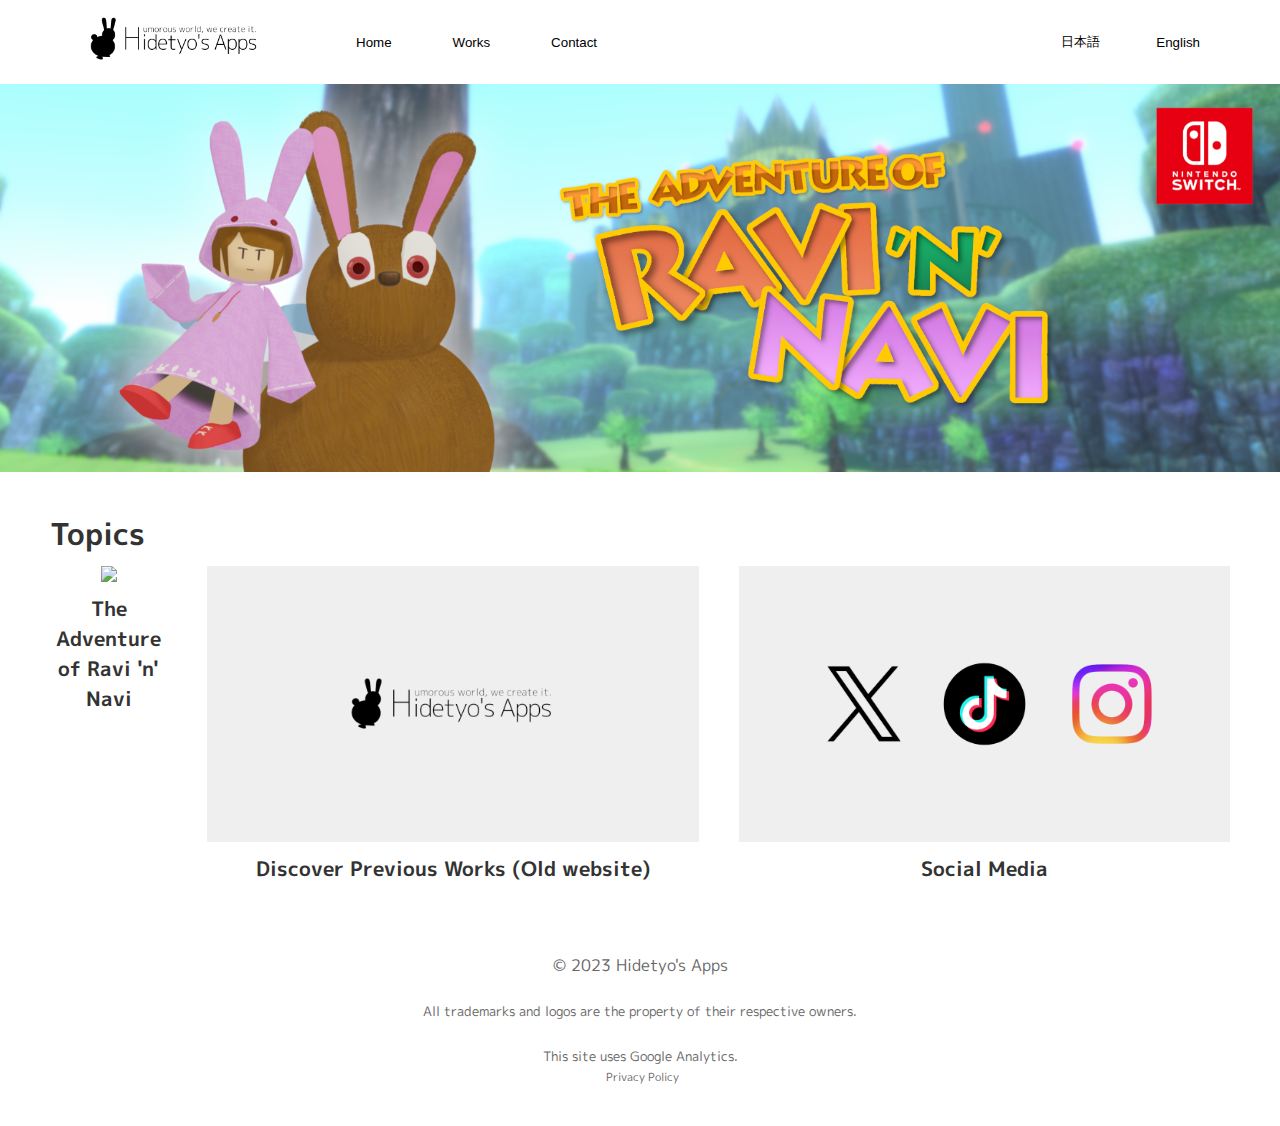
==== index.html @ 6a735ccf "fix css" ====
<!DOCTYPE html>

<head>
  <meta charset="UTF-8">
  <meta name="viewport" content="width=device-width, initial-scale=1.0">
  <title>Hidetyo's Apps - Official</title>
  <link rel="stylesheet" href="https://Hidetyo.github.io/HidetyosApps_com/style.css">
  <link rel="header" href="header.html">
  <link rel="preconnect" href="https://fonts.googleapis.com">
  <link rel="preconnect" href="https://fonts.gstatic.com" crossorigin>
  <link href="https://fonts.googleapis.com/css2?family=Climate+Crisis&family=M+PLUS+1p:wght@300;700&display=swap"
    rel="stylesheet">
  <script src="https://ajax.googleapis.com/ajax/libs/jquery/3.4.1/jquery.min.js"></script>
</head>

<body>
  <div id="header"></div>
  <script>
    $(function () {
      $('#header').load('./header.html');
    });
  </script>
  <section class="intro">
    <div class="intro">
      <div class="lang-ja">
        <a href="ravinavi_detail.html" class=IntroFull> <img src="/img/RaviIntro_JP.png"></a>
        <a href="ravinavi_detail.html" class=IntroMini> <img src="/img/RaviIntroImgMini_JP.png"></a>
      </div>
      <div class="lang-en">
        <a href="ravinavi_detail.html" class=IntroFull> <img src="/img/RaviIntro_EN.png"></a>
        <a href="ravinavi_detail.html" class=IntroMini> <img src="/img/RaviIntroImgMini_EN.png"></a>
      </div>
    </div>
  </section>
  <main>
    <section id="works" class="topics">
      <h2 class="lang-ja" lang="ja">トピック</h2>
      <h2 class="lang-en" lang="en">Topics</h2>
      <br>
      <div class="container">
        <div class="lang-ja">
          <ul>
            <li>
              <div class="image-text">
                <a href="ravinavi_detail.html" class="topics-item"><img src="/img/RaviNavi_thumbnail.png">
                  <h5>「ラビィとナビィの大冒険」好評発売中！</h5>
              </div>
            </li>
            </a>
            <li>
              <div class="image-text">
                <a href="https://sites.google.com/view/hidetyosapps/products?authuser=0" class="topics-item"><img src="/img/720ptest.png">
                  <h5>過去の作品はこちら（旧サイト）</h5>
              </div>
              </a>
            </li>
            <li>
              <div class="image-text">
                <a href="https://pont.co/u/hidetyosapps" class="topics-item"><img src="/img/SNSPic.png">
                  <h5>SNSアカウント</h5>
              </div>
              </a>
            </li>
          </ul>
        </div>

        <div class="lang-en">
          <ul>
            <li>
              <div class="image-text">
                <a href="ravinavi_detail.html" class="topics-item"><img src="/img/RaviNavi_thumbnail.png">
                  <h5>The Adventure of Ravi 'n' Navi</h5>
              </div>
              </a>
            </li>
            <li>
              <div class="image-text">
                <a href="https://sites.google.com/view/hidetyosapps-eng/products?authuser=0" class="topics-item"><img src="/img/720ptest.png">
                  <h5>Discover Previous Works (Old website)</h5>
              </div>
              </a>
            </li>
            <li>
              <div class="image-text">
                <a href="https://pont.co/u/hidetyosapps" class="topics-item"><img src="/img/SNSPic.png">
                  <h5>Social Media</h5>
              </div>
              </a>
            </li>
          </ul>
        </div>
      </div>
    </section>
  </main>
  <div id="footer"></div>
  <script>
    $(function () {
      $('#footer').load('./footer.html');
    });
  </script>
  <script src="script.js"></script>
</body>

</html>
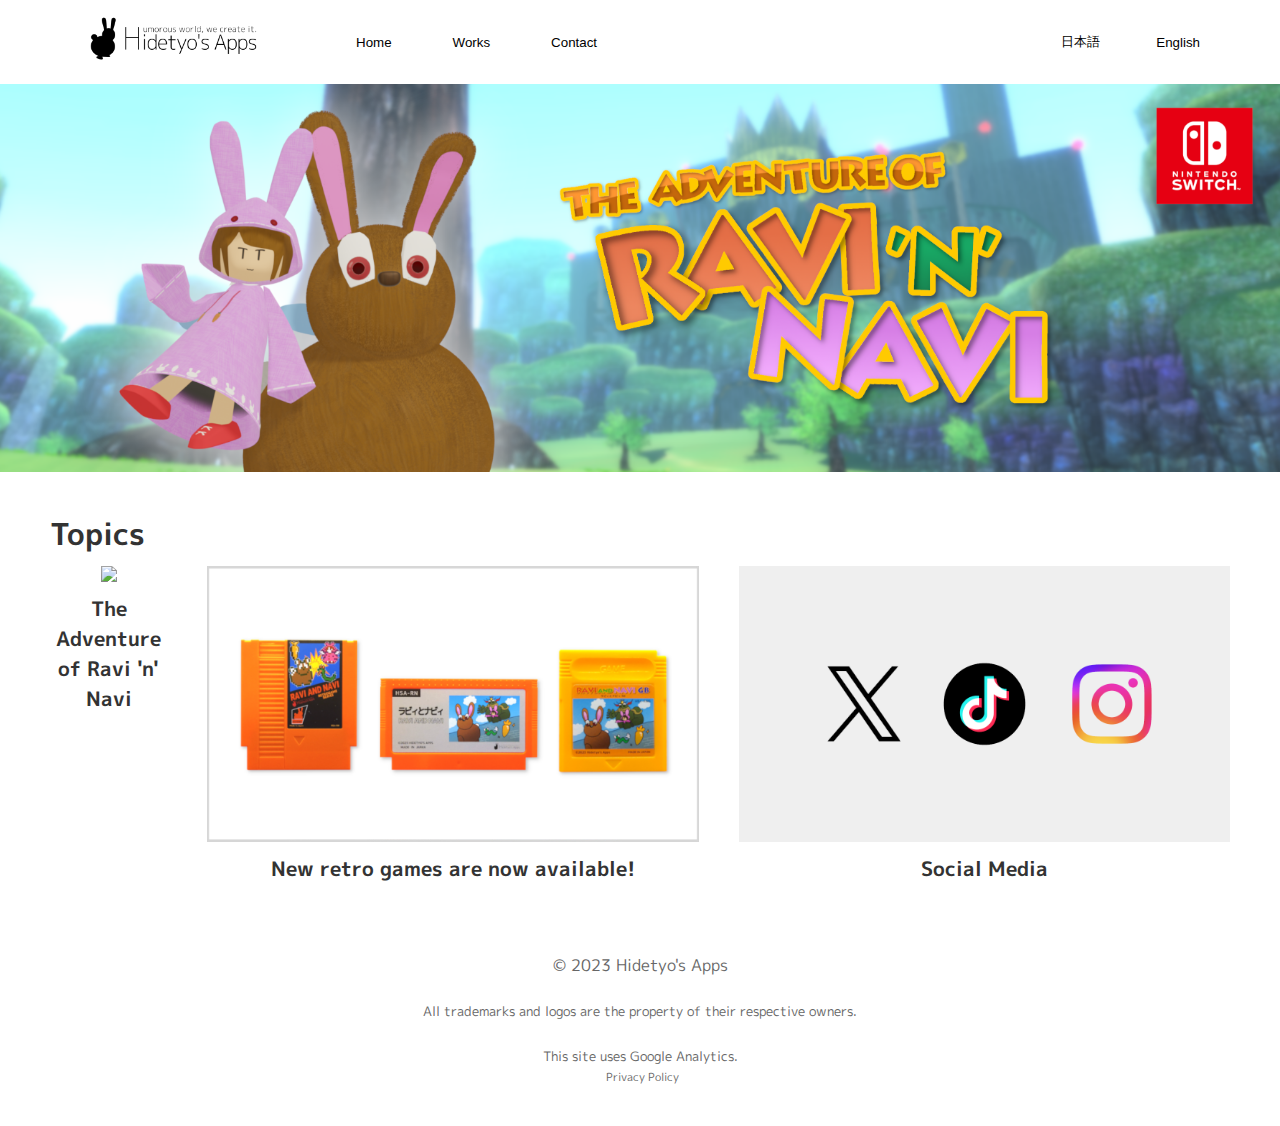
==== commit 9d6ac812: "add RaviAndNavi" ====
--- a/index.html
+++ b/index.html
@@ -4,14 +4,25 @@
   <meta charset="UTF-8">
   <meta name="viewport" content="width=device-width, initial-scale=1.0">
   <title>Hidetyo's Apps - Official</title>
-  <link rel="stylesheet" href="https://Hidetyo.github.io/HidetyosApps_com/style.css">
+  <link rel="stylesheet" href="style.css">
   <link rel="header" href="header.html">
   <link rel="preconnect" href="https://fonts.googleapis.com">
   <link rel="preconnect" href="https://fonts.gstatic.com" crossorigin>
   <link href="https://fonts.googleapis.com/css2?family=Climate+Crisis&family=M+PLUS+1p:wght@300;700&display=swap"
     rel="stylesheet">
   <script src="https://ajax.googleapis.com/ajax/libs/jquery/3.4.1/jquery.min.js"></script>
+  <link rel="icon" href="img/favicon.ico">
 </head>
+
+<!-- Google tag (gtag.js) -->
+<script async src="https://www.googletagmanager.com/gtag/js?id=G-B9564XQ9SC"></script>
+<script>
+  window.dataLayer = window.dataLayer || [];
+  function gtag(){dataLayer.push(arguments);}
+  gtag('js', new Date());
+
+  gtag('config', 'G-B9564XQ9SC');
+</script>
 
 <body>
   <div id="header"></div>
@@ -49,8 +60,8 @@
             </a>
             <li>
               <div class="image-text">
-                <a href="https://sites.google.com/view/hidetyosapps/products?authuser=0" class="topics-item"><img src="/img/720ptest.png">
-                  <h5>過去の作品はこちら（旧サイト）</h5>
+                <a href="raviandnavi_detail.html" class="topics-item"><img src="/img/retrocassette_thumb.png">
+                  <h5>新作レトロゲームカセットが登場！</h5>
               </div>
               </a>
             </li>
@@ -75,8 +86,8 @@
             </li>
             <li>
               <div class="image-text">
-                <a href="https://sites.google.com/view/hidetyosapps-eng/products?authuser=0" class="topics-item"><img src="/img/720ptest.png">
-                  <h5>Discover Previous Works (Old website)</h5>
+                <a href="raviandnavi_detail.html" class="topics-item"><img src="/img/retrocassette_thumb.png">
+                  <h5>New retro games are now available!</h5>
               </div>
               </a>
             </li>
--- a/style.css
+++ b/style.css
@@ -0,0 +1,492 @@
+/* Reset CSS */
+* {
+  margin: 0;
+  padding: 0;
+  box-sizing: border-box;
+}
+
+/* Basic Styles */
+body {
+  font-family: 'Climate Crisis', cursive;
+  font-family: 'M PLUS 1p', sans-serif;
+  font-size: 16px;
+  line-height: 1.5;
+  color: #333;
+  visibility: hidden;
+}
+
+header {
+  display: flex;
+  align-items: center;
+  padding: 1rem;
+  padding-left: 60px;
+  padding-right: 60px;
+}
+
+.header-left {
+  display: flex;
+  align-items: center;
+}
+
+.header-left img {
+  width: 230px;
+  height: auto;
+}
+
+.header-right {
+  display: flex;
+  align-items: left;
+  margin-left: 30px;
+
+}
+
+.header-right button {
+  margin-left: 1rem;
+}
+
+.lang-switcher {
+  display: flex;
+  align-items: right;
+  margin: 0 0 0 auto
+}
+
+.topics-item:hover {
+  opacity: 0.8;
+}
+
+.work-item {
+  display: flex;
+  align-items: center;
+  margin-bottom: 30px;
+  margin-left: 60px;
+  margin-right: 60px;
+  border: none;
+  background-color: transparent;
+  cursor: pointer;
+}
+
+.work-item:hover {
+  opacity: 0.8;
+}
+
+.work-image {
+  flex-basis: 25%;
+  margin-right: 20px;
+  min-width: 150px;
+}
+
+.work-image img {
+  display: block;
+  max-width: 100%;
+  height: auto;
+  width: 300px;
+  max-height: 400px;
+}
+
+.work-info {
+  flex-basis: 60%;
+}
+
+.work-title {
+  font-size: 1.2em;
+  margin-bottom: 5px;
+  margin-left: 12px;
+  white-space: nowrap;
+}
+
+.work-description {
+  margin-bottom: 5px;
+}
+
+@media screen and (max-width: 800px) {
+  .work-item {
+    flex-direction: column;
+  }
+
+  .work-image {
+    margin-bottom: 20px;
+  }
+}
+
+@media screen and (max-width: 1200px) {
+  .work-image {
+    flex-basis: 40%;
+  }
+
+  .work-title {
+    white-space: inherit;
+  }
+}
+
+.lang-switcher-mini {
+  display: none;
+
+}
+
+@media screen and (max-width: 1000px) {
+  header {
+    display: flex;
+    flex-direction: column;
+    justify-content: center;
+    align-items: center;
+    height: 80px;
+    margin-top: 0px;
+    margin-bottom: 50px;
+  }
+
+  .header-left {
+    text-align: center;
+    margin: 0 auto 0 auto;
+    margin-top: 50px;
+  }
+
+  .header-right {
+    text-align: center;
+    margin-top: 10px;
+    margin-left: -10px;
+  }
+
+  .lang-switcher {
+    display: none;
+    align-items: right;
+    margin: 0 auto 0 auto;
+    margin-top: 10px;
+  }
+
+  .lang-switcher-mini {
+    display: inline;
+  }
+}
+
+.intro {
+  margin-top: 0px;
+  margin-bottom: 0px;
+  justify-content: center;
+  display: flex;
+}
+
+.IntroFull {
+  display: flex;
+}
+
+.IntroMini {
+  display: none;
+}
+
+@media screen and (max-width: 700px) {
+  .IntroFull {
+    display: none;
+  }
+
+  .IntroMini {
+    display: flex;
+  }
+}
+
+iframe {
+  aspect-ratio: 16 / 9;
+  max-width: 1300px;
+  margin-bottom: -50px;
+}
+
+h1 {
+  font-size: 50px;
+}
+
+h2 {
+  margin-top: 60px;
+  margin-bottom: 5px;
+  margin-left: 30px;
+  font-size: 30px;
+}
+
+h3 {
+  margin-left: 30px;
+  font-size: auto;
+}
+
+p {
+  font-size: 16px;
+}
+
+#nomargin {
+  margin-left: 4px;
+  font-size: 16px;
+}
+
+#contacttxt {
+  margin-left: 4px;
+  font-size: 13px;
+}
+
+#title {
+  font-size: 18px;
+  white-space: nowrap;
+}
+
+.contacts {
+  margin-top: 10px;
+}
+
+.text_img {
+  width: 5%;
+  vertical-align: middle;
+  margin-right: 5px;
+  margin-bottom: 2px;
+}
+
+a {
+  color: inherit;
+  text-decoration: none;
+}
+
+.img {
+  max-width: 100%;
+  height: auto;
+}
+
+ul {
+  display: flex;
+}
+
+li {
+  list-style: none;
+}
+
+.topics{
+  margin-top: -20px;
+}
+
+.container {
+  display: flex;
+  flex-wrap: wrap;
+  justify-content: space-between;
+  margin-left: -10px;
+  margin-top: -20px;
+  margin-right: 30px;
+}
+
+.image-text {
+  text-align: center;
+  width: 100%;
+  display: flex;
+  flex-direction: column;
+  /* 画像とテキストを縦に配置 */
+  align-items: center;
+  /* 中央に寄せる */
+}
+
+.image-text img {
+  width: 100%;
+  margin-bottom: 5px;
+  /* 画像とテキストの間隔を調整 */
+}
+
+.image-text a {
+  text-decoration: none;
+  /* リンクの下線を非表示 */
+}
+
+.image-text p {
+  font-size: 14px;
+  /* その他のスタイリングを追加 */
+}
+
+
+.nav-menu {
+  display: none;
+}
+
+@media screen and (min-width: 700px) {
+  main {
+    max-width: 1400px;
+    margin: 0 auto;
+    padding: 0 20px;
+  }
+}
+
+footer {
+  background-color: #ffffff;
+  color: #666;
+  padding: 20px;
+  font-size: 14px;
+  text-align: center;
+  margin-top: 50px;
+  margin-bottom: 20px;
+}
+
+footer ul {
+  margin: 0;
+  padding: 0;
+  list-style: none;
+  display: flex;
+  justify-content: flex-end;
+}
+
+footer li {
+  margin-left: 20px;
+}
+
+.intro img {
+  width: 100%;
+
+}
+
+h5 {
+  font-size: 20px;
+}
+
+@media screen and (max-width: 700px) {
+  h1 {
+    font-size: 40px;
+  }
+
+  h2 {
+    margin-top: 60px;
+    margin-bottom: 5px;
+    font-size: 25px;
+  }
+
+  h5 {
+    font-size: 18px;
+  }
+
+  p {
+    font-size: 12px;
+  }
+
+  ul {
+    font-size: 12px;
+    display: inline;
+  }
+
+  .topics li{
+    margin-bottom: 20px;
+  }
+
+  #nomargin {
+    margin-left: 4px;
+    font-size: 12px;
+  }
+
+  #contacttxt {
+    margin-left: 4px;
+    font-size: 10px;
+  }
+
+  main {
+    margin: 0 auto;
+  }
+}
+
+.lang-switcher button+button {
+  margin-left: 16px;
+}
+
+li {
+  margin-left: 40px;
+}
+
+.works {
+  margin-top: 32px;
+}
+
+.work-list li {
+  margin-bottom: 16px;
+}
+
+.work-list h4 {
+  margin-bottom: 8px;
+}
+
+.work-description {
+  margin-left: 16px;
+}
+
+.detail-description {
+  margin-left: 30px;
+}
+
+.detail-image {
+  max-width: 80%;
+  margin: auto;
+  display: block;
+  margin-top: 20px;
+}
+
+.skillList {
+  margin-left: 30px;
+}
+
+@media screen and (max-width: 700px) {
+  .menubutton {
+    background-color: #fff;
+    border: none;
+    cursor: pointer;
+    padding: -5px 20px;
+  }
+}
+
+@media screen and (min-width: 700px) {
+  .menubutton {
+    background-color: #fff;
+    border: none;
+    cursor: pointer;
+    padding: 10px 20px;
+  }
+}
+
+
+.detailButton {
+  display: block;
+  margin: auto;
+  border: none;
+  cursor: pointer;
+  margin-top: 60px;
+  padding: 10px 20px;
+  background-color: #ececec;
+}
+
+.menubutton:hover {
+  background-color: #f4f4f4;
+}
+
+
+.tab {
+  border-bottom: 1px solid #ddd;
+  justify-content: space-between;
+  margin-bottom: 20px;
+  margin-left: 33px;
+  margin-right: 33px;
+}
+
+.tab button {
+  background-color: #fff;
+  border: none;
+  cursor: pointer;
+  padding: 10px 20px;
+}
+
+.tab button:hover {
+  background-color: #f4f4f4;
+}
+
+.tab button:focus {
+  outline: none;
+}
+
+.tab .active {
+  background-color: #ddd;
+}
+
+.tabcontent {
+  display: none;
+}
+
+/* Language-specific Styles */
+.lang-en .lang-switcher button:nth-child(1),
+.lang-ja .lang-switcher button:nth-child(2),
+.lang-en .lang-ja,
+.lang-ja .lang-en {
+  display: none;
+}